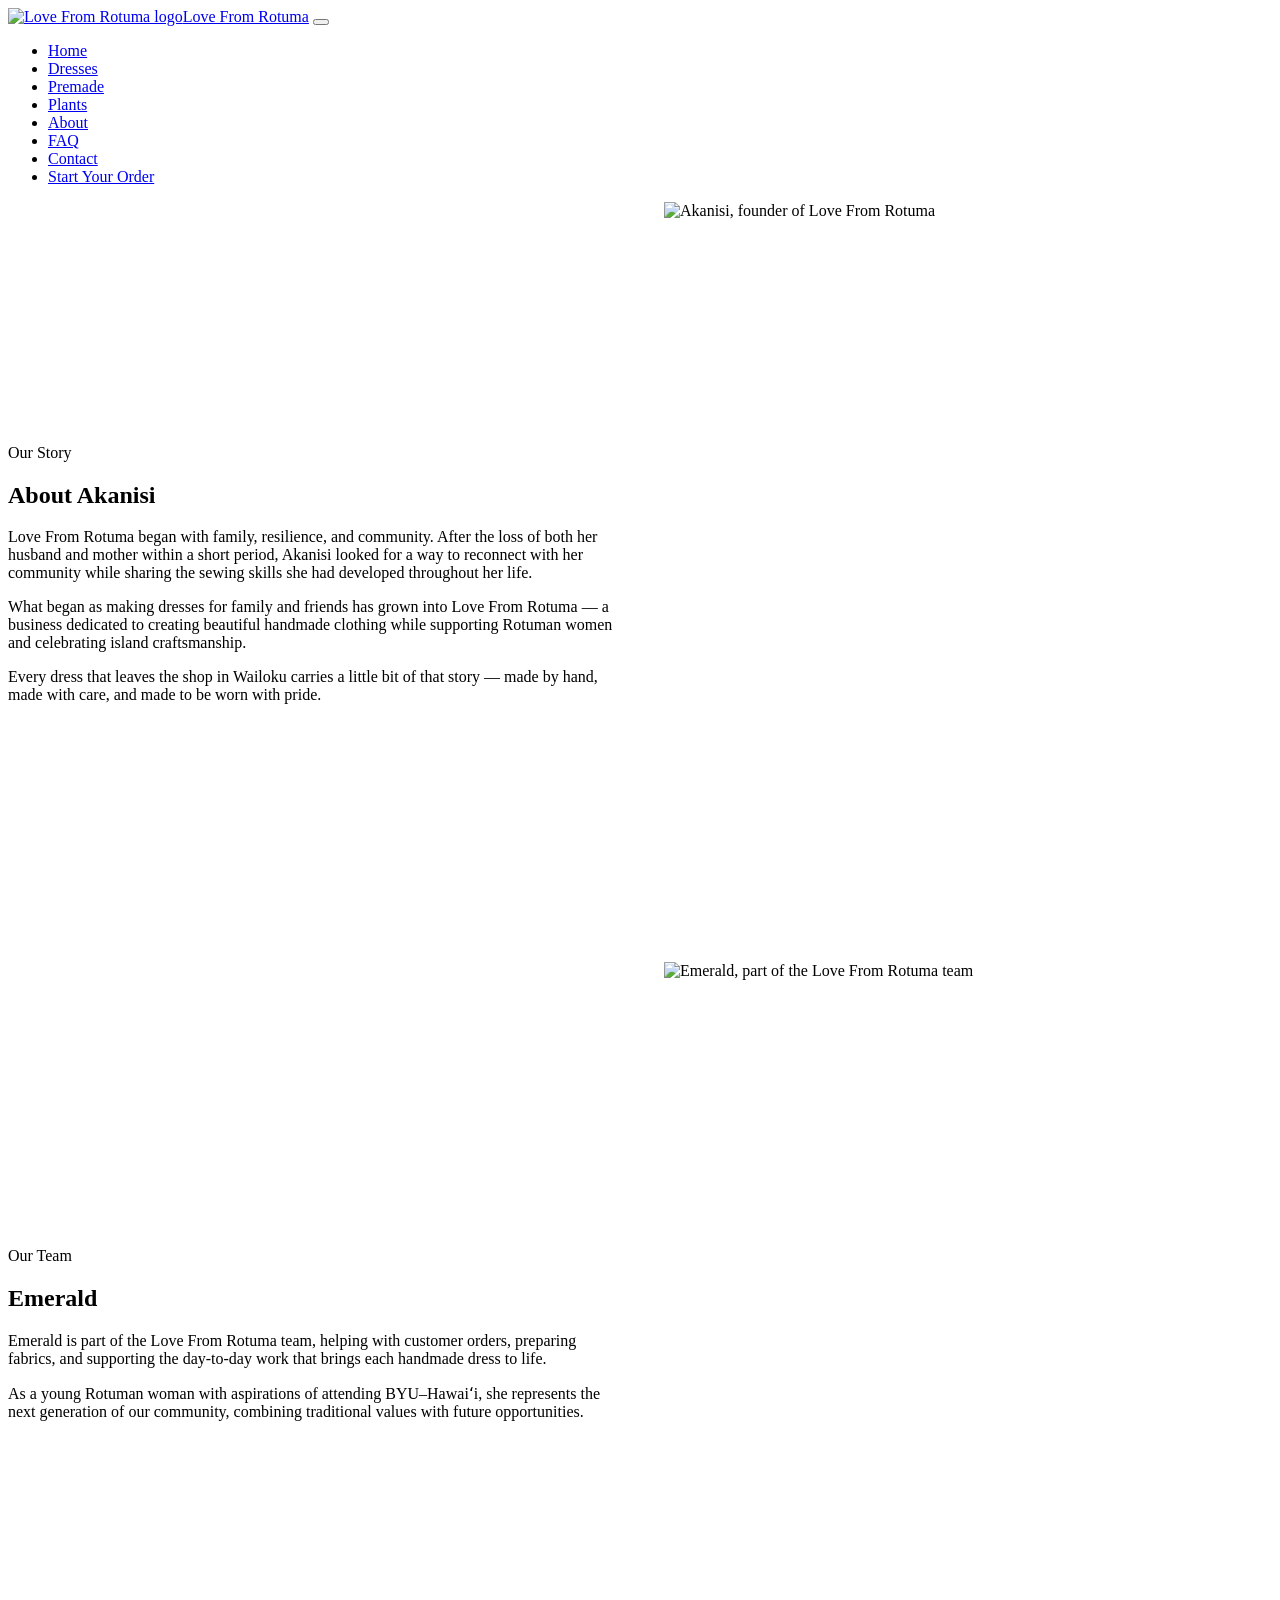
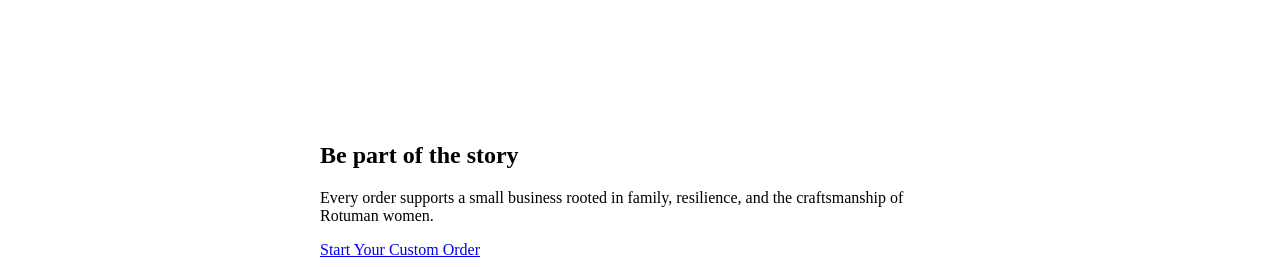
==== about.html @ 23c6a3b8 "Add files via upload" ====
<!DOCTYPE html>
<html lang="en">
<head>
<meta charset="UTF-8">
<meta name="viewport" content="width=device-width, initial-scale=1.0">
<title>About Us | Love From Rotuma</title>
<meta name="description" content="The story behind Love From Rotuma — family, resilience, and community.">
<link rel="stylesheet" href="css/style.css">
<link rel="stylesheet" href="css/responsive.css">
</head>
<body>

<header class="site-header">
  <div class="container">
    <a class="brand" href="index.html"><img src="images/logo/logo.svg" alt="Love From Rotuma logo">Love From Rotuma</a>
    <button class="nav-toggle" aria-label="Toggle menu" aria-expanded="false"><span></span><span></span><span></span></button>
    <nav class="main-nav">
      <ul>
        <li><a href="index.html">Home</a></li>
        <li><a href="dresses.html">Dresses</a></li>
        <li><a href="premade.html">Premade</a></li>
        <li><a href="plants.html">Plants</a></li>
        <li><a href="about.html">About</a></li>
        <li><a href="faq.html">FAQ</a></li>
        <li><a href="contact.html">Contact</a></li>
        <li><a class="nav-cta" href="order.html">Start Your Order</a></li>
      </ul>
    </nav>
  </div>
</header>

<main>
  <section class="section">
    <div class="container" style="display:grid; grid-template-columns:1fr 1fr; gap:3rem; align-items:center;">
      <div>
        <span class="eyebrow">Our Story</span>
        <h1>About Akanisi</h1>
        <p>Love From Rotuma began with family, resilience, and community. After the loss of both her husband and mother within a short period, Akanisi looked for a way to reconnect with her community while sharing the sewing skills she had developed throughout her life.</p>
        <p>What began as making dresses for family and friends has grown into Love From Rotuma &mdash; a business dedicated to creating beautiful handmade clothing while supporting Rotuman women and celebrating island craftsmanship.</p>
        <p>Every dress that leaves the shop in Wailoku carries a little bit of that story &mdash; made by hand, made with care, and made to be worn with pride.</p>
      </div>
      <div class="hero-image" style="aspect-ratio:4/5;">
        <img src="images/placeholders/portrait-placeholder.svg" alt="Akanisi, founder of Love From Rotuma" loading="lazy">
      </div>
    </div>
  </section>

  <section class="section section--sand">
    <div class="container" style="display:grid; grid-template-columns:1fr 1fr; gap:3rem; align-items:center;">
      <div class="hero-image" style="aspect-ratio:4/5; order:2;">
        <img src="images/placeholders/portrait-placeholder.svg" alt="Emerald, part of the Love From Rotuma team" loading="lazy">
      </div>
      <div style="order:1;">
        <span class="eyebrow">Our Team</span>
        <h2>Emerald</h2>
        <p>Emerald is part of the Love From Rotuma team, helping with customer orders, preparing fabrics, and supporting the day-to-day work that brings each handmade dress to life.</p>
        <p>As a young Rotuman woman with aspirations of attending BYU&ndash;Hawai&#699;i, she represents the next generation of our community, combining traditional values with future opportunities.</p>
      </div>
    </div>
  </section>

  <section class="section center">
    <div class="container" style="max-width:640px; margin-inline:auto;">
      <h2>Be part of the story</h2>
      <p>Every order supports a small business rooted in family, resilience, and the craftsmanship of Rotuman women.</p>
      <a class="btn btn-primary" href="order.html">Start Your Custom Order</a>
    </div>
  </section>
</main>

<footer class="site-footer" id="site-footer-placeholder"></footer>
<script src="js/app.js"></script>
<script src="js/include-footer.js"></script>
</body>
</html>
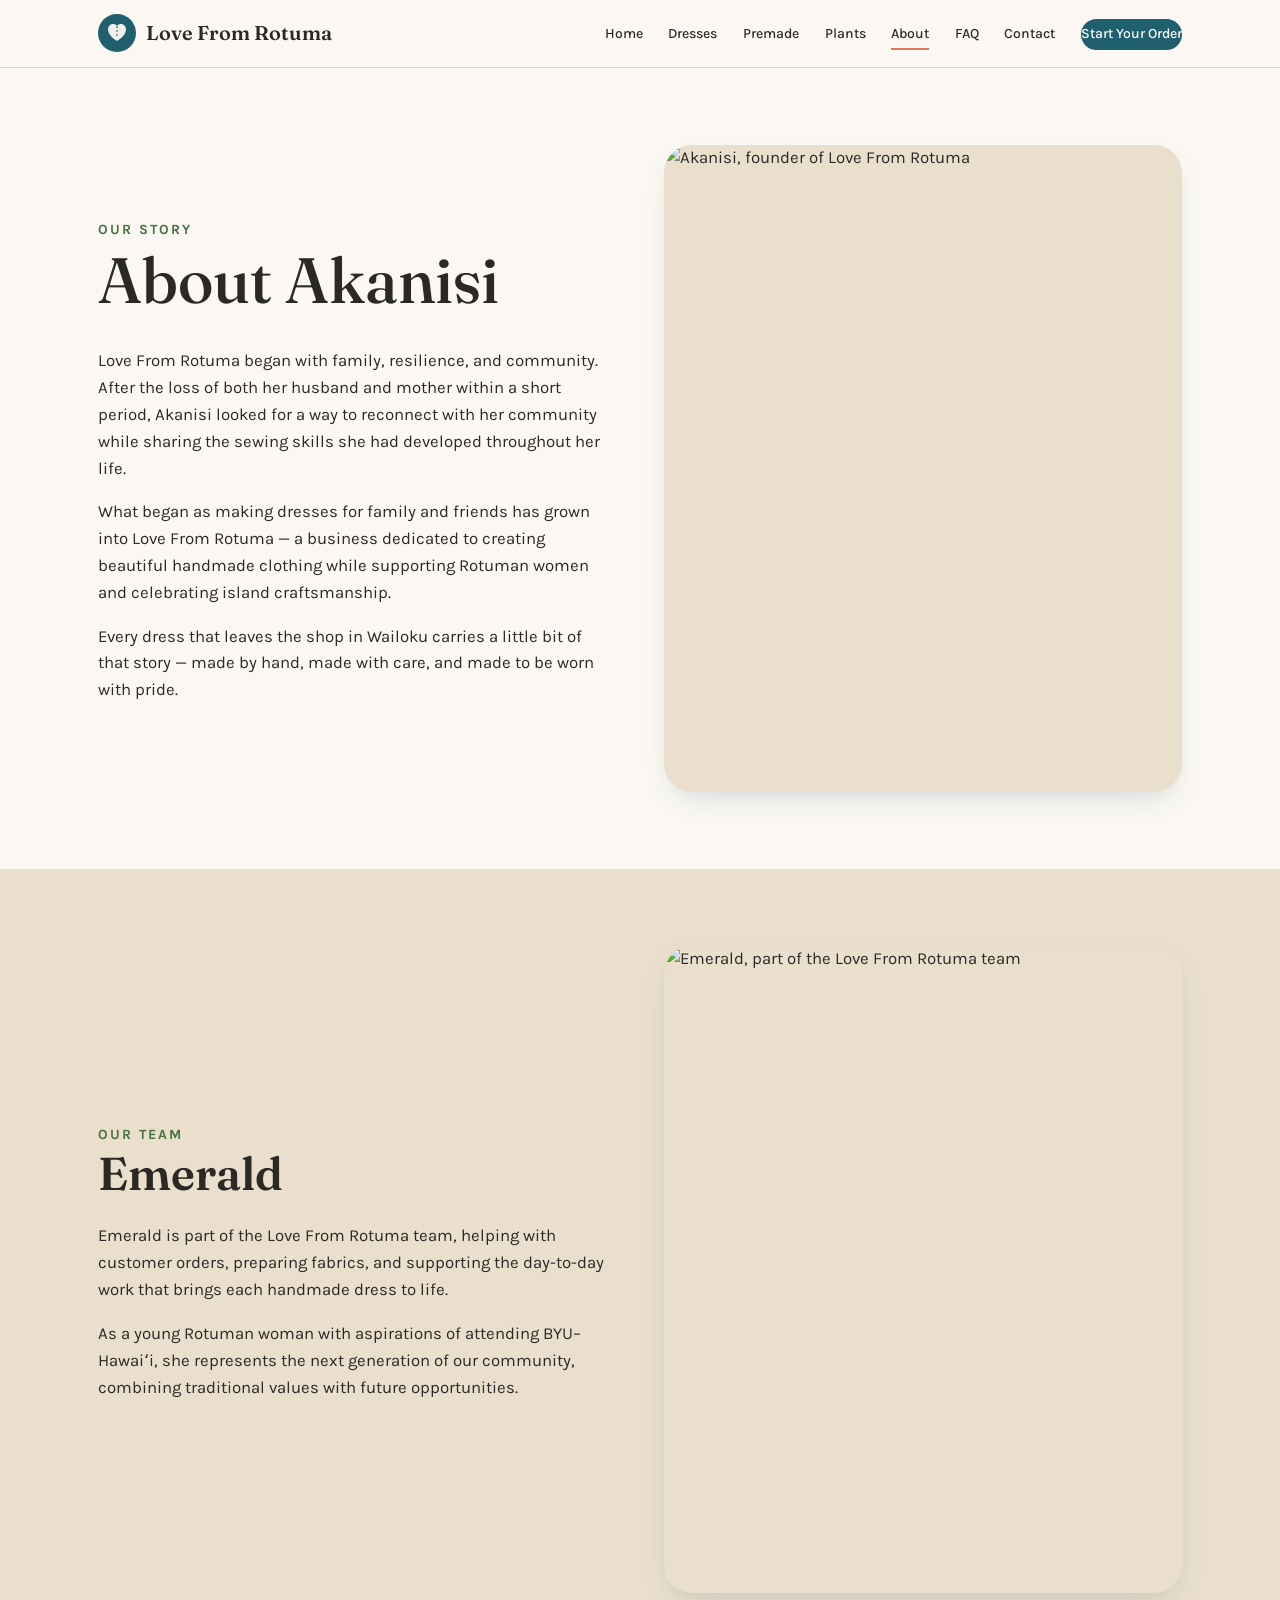
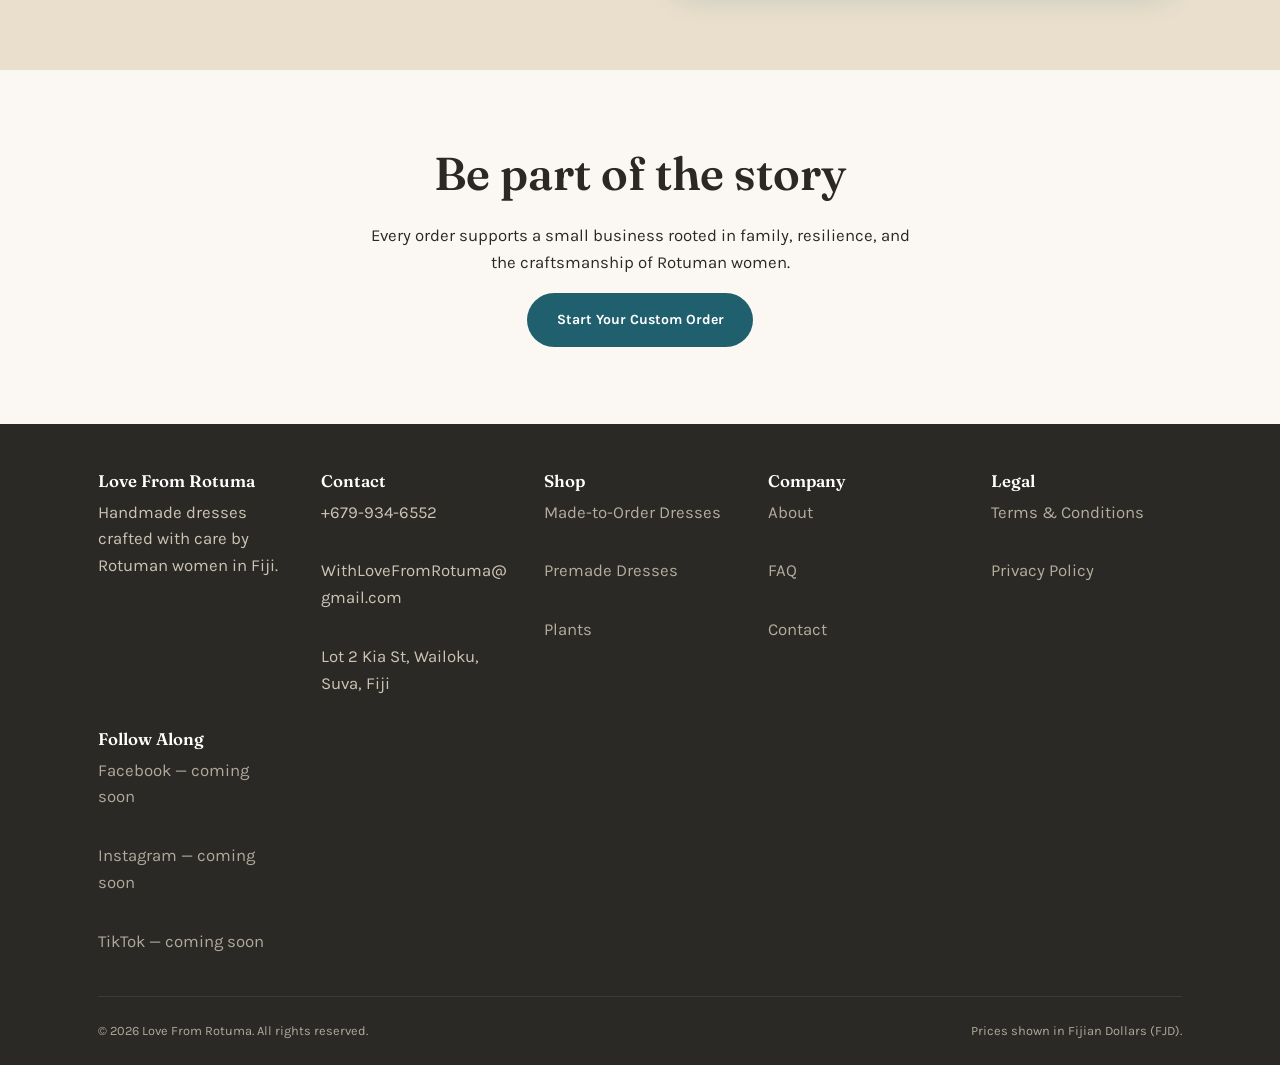
==== commit e9d616c4: "Add files via upload" ====
--- a/about.html
+++ b/about.html
@@ -40,7 +40,7 @@
         <p>Every dress that leaves the shop in Wailoku carries a little bit of that story &mdash; made by hand, made with care, and made to be worn with pride.</p>
       </div>
       <div class="hero-image" style="aspect-ratio:4/5;">
-        <img src="images/placeholders/portrait-placeholder.svg" alt="Akanisi, founder of Love From Rotuma" loading="lazy">
+        <img src="images/team/akanisi.jpg" alt="Akanisi, founder of Love From Rotuma" loading="lazy">
       </div>
     </div>
   </section>
@@ -48,7 +48,7 @@
   <section class="section section--sand">
     <div class="container" style="display:grid; grid-template-columns:1fr 1fr; gap:3rem; align-items:center;">
       <div class="hero-image" style="aspect-ratio:4/5; order:2;">
-        <img src="images/placeholders/portrait-placeholder.svg" alt="Emerald, part of the Love From Rotuma team" loading="lazy">
+        <img src="images/team/emerald.jpg" alt="Emerald, part of the Love From Rotuma team" loading="lazy">
       </div>
       <div style="order:1;">
         <span class="eyebrow">Our Team</span>
--- a/css/style.css
+++ b/css/style.css
@@ -0,0 +1,305 @@
+/* =========================================================
+   LOVE FROM ROTUMA — Design Tokens & Core Styles
+   Style direction: Modern boutique, Pacific influence (Option C)
+   ========================================================= */
+
+@import url('https://fonts.googleapis.com/css2?family=Fraunces:opsz,wght@9..144,400;9..144,500;9..144,600;9..144,700&family=Karla:wght@400;500;700&display=swap');
+
+:root {
+  /* ---- Color tokens ---- */
+  --color-ocean:        #1F5F6E; /* Ocean Blue — primary */
+  --color-ocean-deep:   #164852; /* hover/darker */
+  --color-leaf:         #5B8C5A; /* Leaf Green — secondary */
+  --color-leaf-deep:    #47713F;
+  --color-sand:         #E9DFCC; /* Soft Sand — section backgrounds */
+  --color-warm-white:   #FBF8F3; /* Warm White — page background */
+  --color-coral:        #E1795C; /* Soft Coral — accent, used sparingly */
+  --color-charcoal:     #2B2926; /* text */
+  --color-charcoal-soft:#5A564F; /* secondary text */
+  --color-line:         #DDD3BE; /* hairline borders */
+  --color-white:        #FFFFFF;
+
+  /* ---- Type tokens ---- */
+  --font-display: 'Fraunces', Georgia, serif;
+  --font-body: 'Karla', -apple-system, Segoe UI, sans-serif;
+
+  --step--1: clamp(0.83rem, 0.8rem + 0.1vw, 0.9rem);
+  --step-0:  clamp(1rem, 0.95rem + 0.2vw, 1.05rem);
+  --step-1:  clamp(1.2rem, 1.1rem + 0.4vw, 1.35rem);
+  --step-2:  clamp(1.5rem, 1.3rem + 0.8vw, 1.9rem);
+  --step-3:  clamp(2rem, 1.6rem + 1.6vw, 2.9rem);
+  --step-4:  clamp(2.6rem, 2rem + 2.6vw, 4rem);
+
+  /* ---- Layout tokens ---- */
+  --radius-sm: 6px;
+  --radius-md: 14px;
+  --radius-lg: 28px;
+  --shadow-soft: 0 12px 30px -12px rgba(31, 95, 110, 0.25);
+  --shadow-card: 0 6px 18px -8px rgba(43, 41, 38, 0.18);
+  --max-width: 1180px;
+  --gutter: clamp(1.25rem, 4vw, 3rem);
+}
+
+/* ---- Reset ---- */
+*, *::before, *::after { box-sizing: border-box; }
+html { scroll-behavior: smooth; }
+body {
+  margin: 0;
+  font-family: var(--font-body);
+  font-size: var(--step-0);
+  color: var(--color-charcoal);
+  background: var(--color-warm-white);
+  line-height: 1.6;
+  -webkit-font-smoothing: antialiased;
+}
+img { max-width: 100%; display: block; }
+a { color: inherit; text-decoration: none; }
+ul { list-style: none; margin: 0; padding: 0; }
+button { font-family: inherit; cursor: pointer; }
+
+h1, h2, h3, h4 {
+  font-family: var(--font-display);
+  font-weight: 600;
+  line-height: 1.15;
+  margin: 0 0 0.5em;
+  color: var(--color-charcoal);
+}
+h1 { font-size: var(--step-4); font-weight: 500; }
+h2 { font-size: var(--step-3); }
+h3 { font-size: var(--step-2); }
+p  { margin: 0 0 1em; }
+.eyebrow {
+  font-family: var(--font-body);
+  font-size: var(--step--1);
+  letter-spacing: 0.14em;
+  text-transform: uppercase;
+  color: var(--color-leaf-deep);
+  font-weight: 700;
+}
+
+/* ---- Layout helpers ---- */
+.container {
+  max-width: var(--max-width);
+  margin: 0 auto;
+  padding: 0 var(--gutter);
+}
+.section { padding: clamp(3rem, 6vw, 6rem) 0; }
+.section--sand { background: var(--color-sand); }
+.center { text-align: center; }
+.stack-lg > * + * { margin-top: 2rem; }
+
+/* ---- Header / Nav ---- */
+.site-header {
+  position: sticky; top: 0; z-index: 50;
+  background: rgba(251, 248, 243, 0.92);
+  backdrop-filter: blur(8px);
+  border-bottom: 1px solid var(--color-line);
+}
+.site-header .container {
+  display: flex; align-items: center; justify-content: space-between;
+  padding-top: 0.9rem; padding-bottom: 0.9rem;
+}
+.brand {
+  display: flex; align-items: center; gap: 0.6rem;
+  font-family: var(--font-display); font-size: 1.25rem; font-weight: 600;
+}
+.brand img { height: 38px; width: auto; }
+.main-nav ul { display: flex; gap: 1.6rem; align-items: center; }
+.main-nav a {
+  font-size: var(--step--1); font-weight: 500;
+  padding: 0.4rem 0; border-bottom: 2px solid transparent;
+  transition: border-color 0.2s ease, color 0.2s ease;
+}
+.main-nav a:hover, .main-nav a.active { border-color: var(--color-coral); }
+.nav-cta {
+  background: var(--color-ocean); color: var(--color-white);
+  padding: 0.55rem 1.2rem; border-radius: 999px; font-weight: 700;
+}
+.nav-cta:hover { background: var(--color-ocean-deep); }
+.nav-toggle { display: none; }
+
+/* ---- Buttons ---- */
+.btn {
+  display: inline-flex; align-items: center; justify-content: center;
+  gap: 0.5rem; padding: 0.85rem 1.7rem; border-radius: 999px;
+  font-weight: 700; font-size: var(--step--1);
+  border: 2px solid transparent; transition: transform 0.15s ease, background 0.2s ease;
+}
+.btn:hover { transform: translateY(-1px); }
+.btn-primary { background: var(--color-ocean); color: var(--color-white); }
+.btn-primary:hover { background: var(--color-ocean-deep); }
+.btn-secondary { background: transparent; color: var(--color-ocean); border-color: var(--color-ocean); }
+.btn-secondary:hover { background: var(--color-ocean); color: var(--color-white); }
+.btn-coral { background: var(--color-coral); color: var(--color-white); }
+
+/* ---- Hero ---- */
+.hero {
+  position: relative;
+  padding: clamp(3.5rem, 9vw, 7rem) 0 clamp(2.5rem, 5vw, 4rem);
+  overflow: hidden;
+}
+.hero .container { display: grid; gap: clamp(2rem, 5vw, 4rem); grid-template-columns: 1.1fr 1fr; align-items: center; }
+.hero-copy .eyebrow { display: block; margin-bottom: 0.8rem; }
+.hero-copy p.lead { font-size: var(--step-1); color: var(--color-charcoal-soft); max-width: 34ch; }
+.hero-actions { display: flex; gap: 1rem; flex-wrap: wrap; margin-top: 1.6rem; }
+.hero-image {
+  border-radius: var(--radius-lg); overflow: hidden; aspect-ratio: 4/5;
+  box-shadow: var(--shadow-soft); background: var(--color-sand);
+}
+
+/* ---- Woven divider (signature element) ---- */
+.divider-weave {
+  display: block; width: 100%; height: 34px;
+  color: var(--color-ocean);
+}
+
+/* ---- Cards ---- */
+.card-grid {
+  display: grid; gap: 1.6rem;
+  grid-template-columns: repeat(auto-fill, minmax(250px, 1fr));
+}
+.card {
+  background: var(--color-white); border-radius: var(--radius-md);
+  overflow: hidden; box-shadow: var(--shadow-card);
+  display: flex; flex-direction: column;
+  transition: transform 0.2s ease;
+}
+.card:hover { transform: translateY(-4px); }
+.card-media { aspect-ratio: 4/5; background: var(--color-sand); overflow: hidden; }
+.card-media img { width: 100%; height: 100%; object-fit: cover; }
+.card-body { padding: 1.1rem 1.2rem 1.4rem; display: flex; flex-direction: column; gap: 0.5rem; flex: 1; }
+.card-body h3 { font-size: var(--step-1); margin-bottom: 0.1rem; }
+.price { color: var(--color-ocean); font-weight: 700; }
+.price small { color: var(--color-charcoal-soft); font-weight: 500; }
+.tag {
+  display: inline-block; font-size: 0.75rem; font-weight: 700;
+  padding: 0.2rem 0.6rem; border-radius: 999px; letter-spacing: 0.03em;
+}
+.tag--available { background: #E4EFE0; color: var(--color-leaf-deep); }
+.tag--sold { background: #F1E3DD; color: var(--color-coral); }
+.feature-list { margin: 0.3rem 0 0.6rem; font-size: var(--step--1); color: var(--color-charcoal-soft); }
+.feature-list li::before { content: "✓ "; color: var(--color-leaf); font-weight: 700; }
+
+/* ---- Timeline (Order Process) ---- */
+.timeline { display: grid; gap: 2rem; grid-template-columns: repeat(4, 1fr); }
+.timeline-step { text-align: center; }
+.timeline-num {
+  width: 52px; height: 52px; border-radius: 50%; margin: 0 auto 0.9rem;
+  background: var(--color-ocean); color: var(--color-white);
+  display: flex; align-items: center; justify-content: center;
+  font-family: var(--font-display); font-size: 1.3rem; font-weight: 600;
+}
+
+/* ---- Forms ---- */
+.form-card {
+  background: var(--color-white); border-radius: var(--radius-lg);
+  padding: clamp(1.5rem, 4vw, 2.5rem); box-shadow: var(--shadow-card);
+}
+.form-group { margin-bottom: 1.3rem; }
+.form-group label { display: block; font-weight: 700; font-size: var(--step--1); margin-bottom: 0.4rem; }
+.form-group .hint { font-size: 0.8rem; color: var(--color-charcoal-soft); margin-top: 0.3rem; }
+input, select, textarea {
+  width: 100%; padding: 0.75rem 0.9rem; font-family: inherit; font-size: 1rem;
+  border: 1.5px solid var(--color-line); border-radius: var(--radius-sm);
+  background: var(--color-warm-white); color: var(--color-charcoal);
+}
+input:focus, select:focus, textarea:focus {
+  outline: 3px solid rgba(31,95,110,0.25); border-color: var(--color-ocean);
+}
+fieldset { border: 1.5px solid var(--color-line); border-radius: var(--radius-md); padding: 1.1rem 1.2rem; margin: 0 0 1.3rem; }
+legend { font-weight: 700; padding: 0 0.4rem; font-family: var(--font-display); }
+.radio-row { display: flex; gap: 1.5rem; flex-wrap: wrap; }
+.radio-row label { display: flex; align-items: center; gap: 0.5rem; font-weight: 500; }
+.radio-row input { width: auto; }
+.notice-box {
+  background: var(--color-sand); border-left: 4px solid var(--color-coral);
+  padding: 1rem 1.2rem; border-radius: var(--radius-sm); font-size: var(--step--1);
+}
+#confirmation-panel {
+  display: none; background: #EAF3E9; border: 1.5px solid var(--color-leaf);
+  border-radius: var(--radius-lg); padding: 2rem; margin-top: 1.5rem;
+}
+#confirmation-panel.show { display: block; }
+.error-text { color: var(--color-coral); font-size: 0.85rem; margin-top: 0.3rem; display: none; }
+.field-error input, .field-error select { border-color: var(--color-coral); }
+.field-error .error-text { display: block; }
+
+/* ---- FAQ accordion ---- */
+.faq-item { border-bottom: 1px solid var(--color-line); }
+.faq-question {
+  width: 100%; text-align: left; background: none; border: none;
+  padding: 1.2rem 0; font-family: var(--font-display); font-size: var(--step-1);
+  display: flex; justify-content: space-between; align-items: center; gap: 1rem;
+}
+.faq-answer { display: none; padding-bottom: 1.2rem; color: var(--color-charcoal-soft); max-width: 65ch; }
+.faq-item.open .faq-answer { display: block; }
+.faq-icon { transition: transform 0.2s ease; flex-shrink: 0; }
+.faq-item.open .faq-icon { transform: rotate(45deg); }
+
+/* ---- Footer ---- */
+.site-footer { background: var(--color-charcoal); color: var(--color-sand); padding: 3rem 0 1.5rem; }
+.footer-grid { display: grid; gap: 2rem; grid-template-columns: repeat(auto-fit, minmax(180px, 1fr)); }
+.footer-grid h4 { color: var(--color-white); }
+.footer-grid a, .footer-grid li { color: var(--color-sand); opacity: 0.85; overflow-wrap: break-word; word-break: break-word; }
+.footer-grid a:hover { opacity: 1; text-decoration: underline; }
+.footer-bottom {
+  margin-top: 2.5rem; padding-top: 1.5rem; border-top: 1px solid rgba(255,255,255,0.12);
+  font-size: 0.8rem; opacity: 0.7; display: flex; justify-content: space-between; flex-wrap: wrap; gap: 0.5rem;
+}
+
+/* ---- Dress items (multi-dress order) ---- */
+.dress-item-card {
+  border: 1.5px solid var(--color-line); border-radius: var(--radius-md);
+  padding: 1.3rem 1.3rem 0.6rem; margin-bottom: 1.3rem; position: relative;
+  background: var(--color-warm-white);
+}
+.dress-item-card-header {
+  display: flex; justify-content: space-between; align-items: center; margin-bottom: 0.6rem;
+}
+.dress-item-card-header h4 { margin: 0; font-size: var(--step-0); }
+.remove-dress-btn {
+  background: none; border: none; color: var(--color-coral); font-weight: 700;
+  font-size: 0.85rem; padding: 0.3rem 0.5rem;
+}
+.remove-dress-btn:hover { text-decoration: underline; }
+
+/* ---- Upsell modal ---- */
+.modal-overlay {
+  position: fixed; inset: 0; background: rgba(43,41,38,0.55);
+  display: flex; align-items: center; justify-content: center; z-index: 100; padding: 1.5rem;
+}
+.modal-box {
+  background: var(--color-white); border-radius: var(--radius-lg); padding: 2rem;
+  max-width: 420px; width: 100%; box-shadow: var(--shadow-soft); text-align: center;
+}
+.modal-box h3 { margin-bottom: 0.6rem; }
+.modal-actions { display: flex; gap: 1rem; margin-top: 1.5rem; }
+.modal-actions .btn { flex: 1; }
+
+/* ---- Dress photo gallery / lightbox ---- */
+.gallery-box {
+  background: var(--color-white); border-radius: var(--radius-lg); padding: 1.6rem;
+  max-width: 480px; width: 100%; box-shadow: var(--shadow-soft); position: relative;
+  max-height: 90vh; overflow-y: auto;
+}
+.gallery-box h3 { text-align: center; margin-bottom: 1rem; }
+.gallery-close {
+  position: absolute; top: 0.8rem; right: 1rem; background: none; border: none;
+  font-size: 1.8rem; line-height: 1; color: var(--color-charcoal-soft);
+}
+.gallery-image-wrap {
+  position: relative; aspect-ratio: 4/5; border-radius: var(--radius-md); overflow: hidden;
+  background: var(--color-sand);
+}
+.gallery-image { width: 100%; height: 100%; object-fit: cover; }
+.gallery-arrow {
+  position: absolute; top: 50%; transform: translateY(-50%); background: rgba(255,255,255,0.85);
+  border: none; width: 40px; height: 40px; border-radius: 50%; font-size: 1.5rem;
+  color: var(--color-charcoal); display: flex; align-items: center; justify-content: center;
+}
+.gallery-prev { left: 0.7rem; }
+.gallery-next { right: 0.7rem; }
+.gallery-counter { text-align: center; margin-top: 0.7rem; font-size: 0.85rem; color: var(--color-charcoal-soft); }
+
+.coming-soon { text-align: center; padding: 5rem 0; }
+.coming-soon svg { width: 140px; margin: 0 auto 1.5rem; color: var(--color-leaf); }
--- a/css/responsive.css
+++ b/css/responsive.css
@@ -0,0 +1,35 @@
+/* =========================================================
+   Responsive adjustments — mobile first overrides
+   ========================================================= */
+
+@media (max-width: 900px) {
+  .hero .container { grid-template-columns: 1fr; }
+  .hero-image { order: -1; aspect-ratio: 16/10; }
+  .timeline { grid-template-columns: repeat(2, 1fr); }
+}
+
+@media (max-width: 720px) {
+  .main-nav { position: fixed; inset: 64px 0 0 0; background: var(--color-warm-white);
+    padding: 1.5rem var(--gutter); transform: translateY(-110%); transition: transform 0.25s ease;
+    z-index: 40; overflow-y: auto; }
+  .main-nav.open { transform: translateY(0); }
+  .main-nav ul { flex-direction: column; align-items: flex-start; gap: 0.5rem; }
+  .main-nav a { display: block; padding: 0.8rem 0; width: 100%; }
+  .nav-toggle {
+    display: inline-flex; flex-direction: column; gap: 5px; background: none; border: none;
+    padding: 0.5rem; z-index: 41;
+  }
+  .nav-toggle span { width: 24px; height: 2.5px; background: var(--color-charcoal); border-radius: 2px; }
+  .footer-bottom { flex-direction: column; text-align: center; }
+}
+
+@media (max-width: 560px) {
+  .timeline { grid-template-columns: 1fr; }
+  .card-grid { grid-template-columns: 1fr 1fr; }
+  .hero-actions { flex-direction: column; align-items: stretch; }
+  .hero-actions .btn { width: 100%; }
+}
+
+@media (prefers-reduced-motion: reduce) {
+  * { animation: none !important; transition: none !important; scroll-behavior: auto !important; }
+}
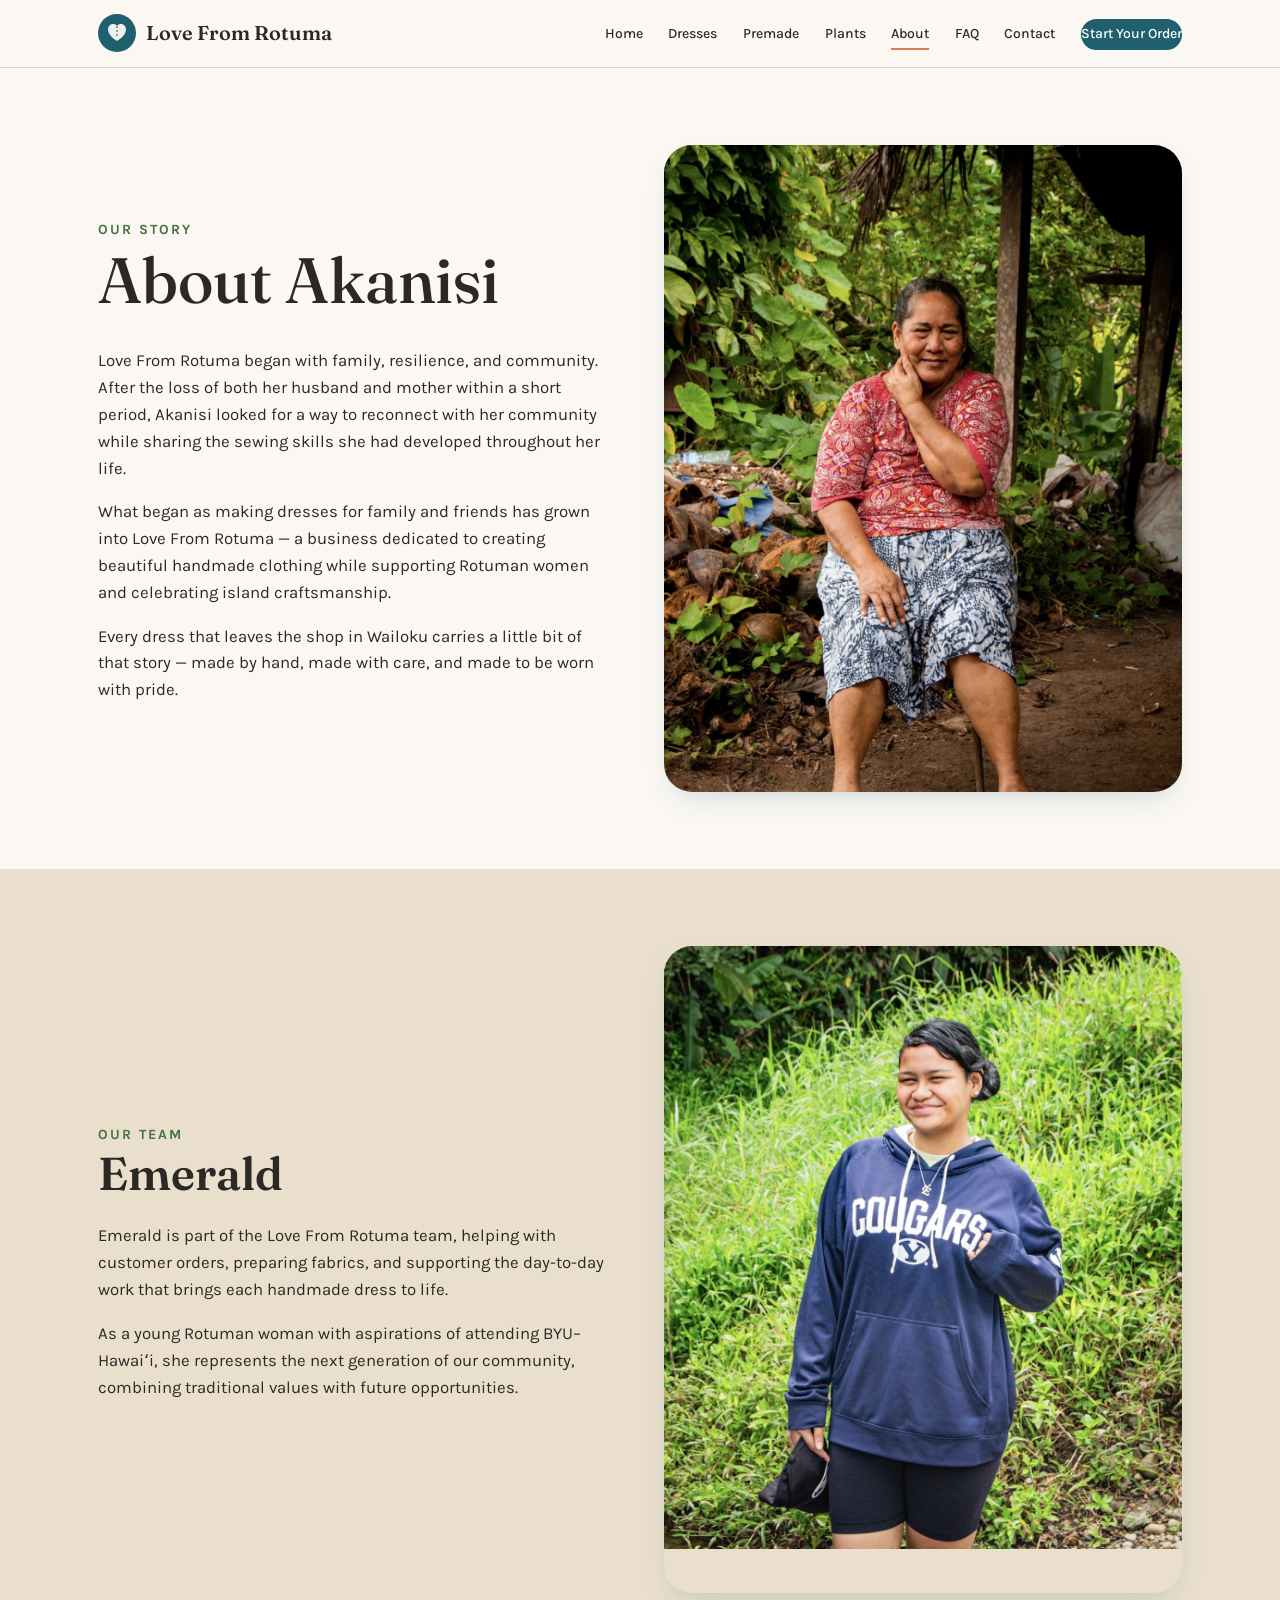
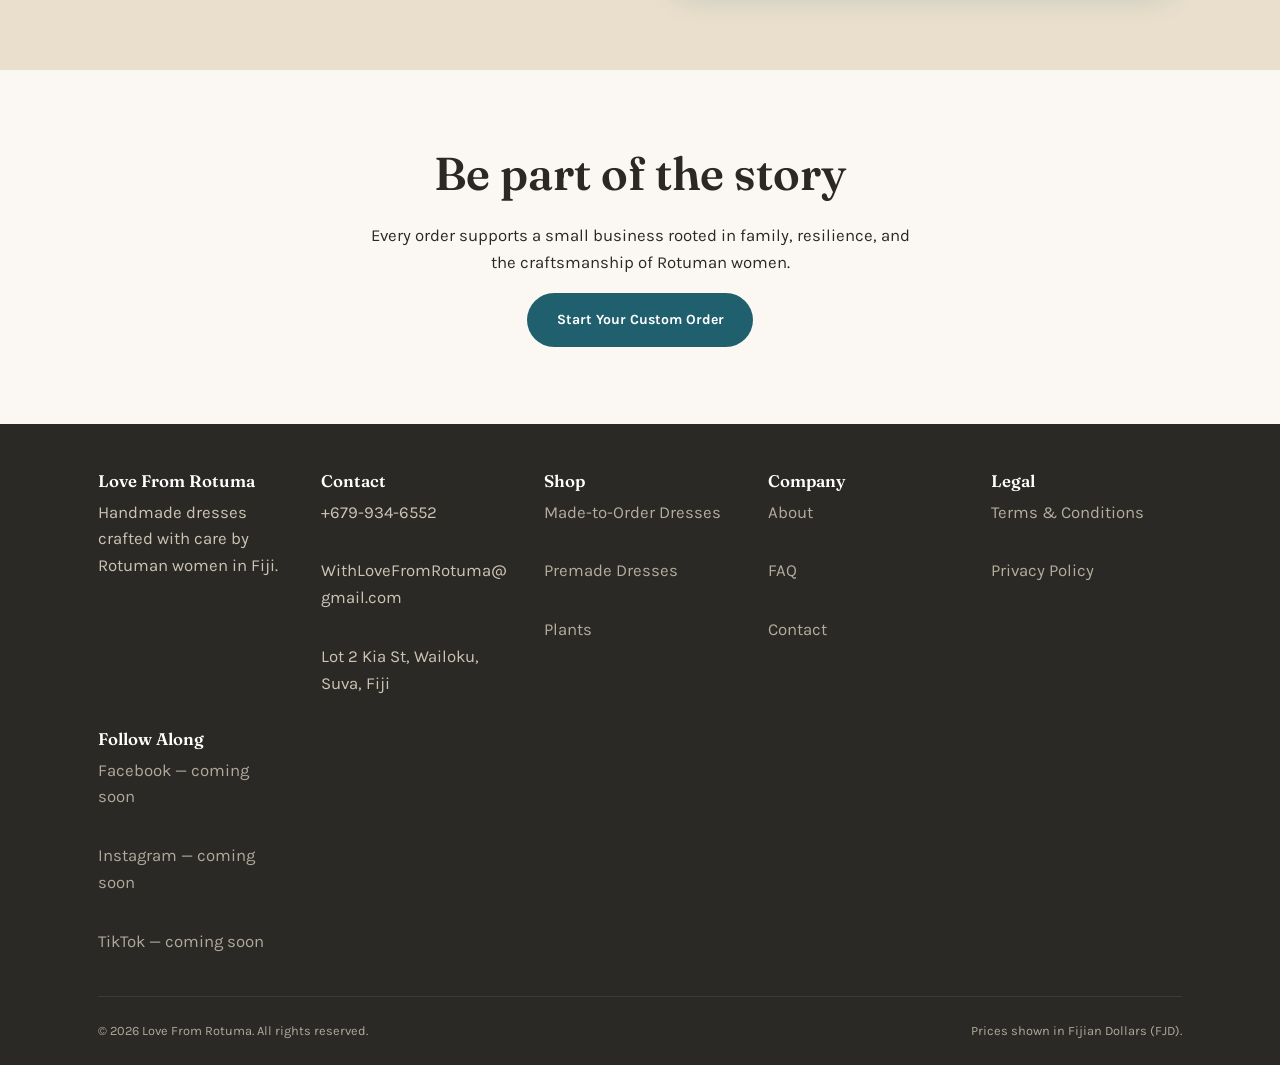
==== commit ba8820f7: "Add files via upload" ====
--- a/about.html
+++ b/about.html
@@ -40,7 +40,7 @@
         <p>Every dress that leaves the shop in Wailoku carries a little bit of that story &mdash; made by hand, made with care, and made to be worn with pride.</p>
       </div>
       <div class="hero-image" style="aspect-ratio:4/5;">
-        <img src="images/team/akanisi.jpg" alt="Akanisi, founder of Love From Rotuma" loading="lazy">
+        <img src="images/Other/Akanisi.jpg" alt="Akanisi, founder of Love From Rotuma" loading="lazy">
       </div>
     </div>
   </section>
@@ -48,7 +48,7 @@
   <section class="section section--sand">
     <div class="container" style="display:grid; grid-template-columns:1fr 1fr; gap:3rem; align-items:center;">
       <div class="hero-image" style="aspect-ratio:4/5; order:2;">
-        <img src="images/team/emerald.jpg" alt="Emerald, part of the Love From Rotuma team" loading="lazy">
+        <img src="images/Other/Emerald.jpg" alt="Emerald, part of the Love From Rotuma team" loading="lazy">
       </div>
       <div style="order:1;">
         <span class="eyebrow">Our Team</span>
--- a/css/style.css
+++ b/css/style.css
@@ -113,7 +113,7 @@
 .main-nav a:hover, .main-nav a.active { border-color: var(--color-coral); }
 .nav-cta {
   background: var(--color-ocean); color: var(--color-white);
-  padding: 0.55rem 1.2rem; border-radius: 999px; font-weight: 700;
+  padding: 0.7rem 1.9rem; border-radius: 999px; font-weight: 700; white-space: nowrap;
 }
 .nav-cta:hover { background: var(--color-ocean-deep); }
 .nav-toggle { display: none; }
@@ -166,7 +166,7 @@
 }
 .card:hover { transform: translateY(-4px); }
 .card-media { aspect-ratio: 4/5; background: var(--color-sand); overflow: hidden; }
-.card-media img { width: 100%; height: 100%; object-fit: cover; }
+.card-media img { width: 100%; height: 100%; object-fit: contain; padding: 0.6rem; }
 .card-body { padding: 1.1rem 1.2rem 1.4rem; display: flex; flex-direction: column; gap: 0.5rem; flex: 1; }
 .card-body h3 { font-size: var(--step-1); margin-bottom: 0.1rem; }
 .price { color: var(--color-ocean); font-weight: 700; }
@@ -177,6 +177,7 @@
 }
 .tag--available { background: #E4EFE0; color: var(--color-leaf-deep); }
 .tag--sold { background: #F1E3DD; color: var(--color-coral); }
+.tag--coming-soon { background: var(--color-sand); color: var(--color-charcoal-soft); display: inline-block; }
 .feature-list { margin: 0.3rem 0 0.6rem; font-size: var(--step--1); color: var(--color-charcoal-soft); }
 .feature-list li::before { content: "✓ "; color: var(--color-leaf); font-weight: 700; }
 
@@ -247,6 +248,24 @@
   font-size: 0.8rem; opacity: 0.7; display: flex; justify-content: space-between; flex-wrap: wrap; gap: 0.5rem;
 }
 
+/* ---- Visual option picker (style/length/sleeve mix-and-match) ---- */
+.option-picker { display: flex; flex-wrap: wrap; gap: 0.7rem; }
+.option-card {
+  width: 92px; cursor: pointer; text-align: center; border: 2px solid transparent;
+  border-radius: var(--radius-sm); padding: 0.3rem; transition: border-color 0.15s ease, transform 0.15s ease;
+}
+.option-card:hover { transform: translateY(-2px); }
+.option-card img {
+  width: 100%; aspect-ratio: 3/4; object-fit: contain; border-radius: var(--radius-sm);
+  background: var(--color-sand); border: 1px solid var(--color-line); padding: 0.3rem;
+  box-sizing: border-box;
+}
+.option-card span { display: block; font-size: 0.72rem; margin-top: 0.3rem; color: var(--color-charcoal-soft); }
+.option-card.selected { border-color: var(--color-ocean); }
+.option-card.selected img { border-color: var(--color-ocean); }
+.option-card.selected span { color: var(--color-ocean); font-weight: 700; }
+.field-error .option-picker { outline: 2px solid var(--color-coral); border-radius: var(--radius-sm); padding: 0.4rem; }
+
 /* ---- Dress items (multi-dress order) ---- */
 .dress-item-card {
   border: 1.5px solid var(--color-line); border-radius: var(--radius-md);
@@ -291,7 +310,7 @@
   position: relative; aspect-ratio: 4/5; border-radius: var(--radius-md); overflow: hidden;
   background: var(--color-sand);
 }
-.gallery-image { width: 100%; height: 100%; object-fit: cover; }
+.gallery-image { width: 100%; height: 100%; object-fit: contain; padding: 0.8rem; box-sizing: border-box; }
 .gallery-arrow {
   position: absolute; top: 50%; transform: translateY(-50%); background: rgba(255,255,255,0.85);
   border: none; width: 40px; height: 40px; border-radius: 50%; font-size: 1.5rem;
